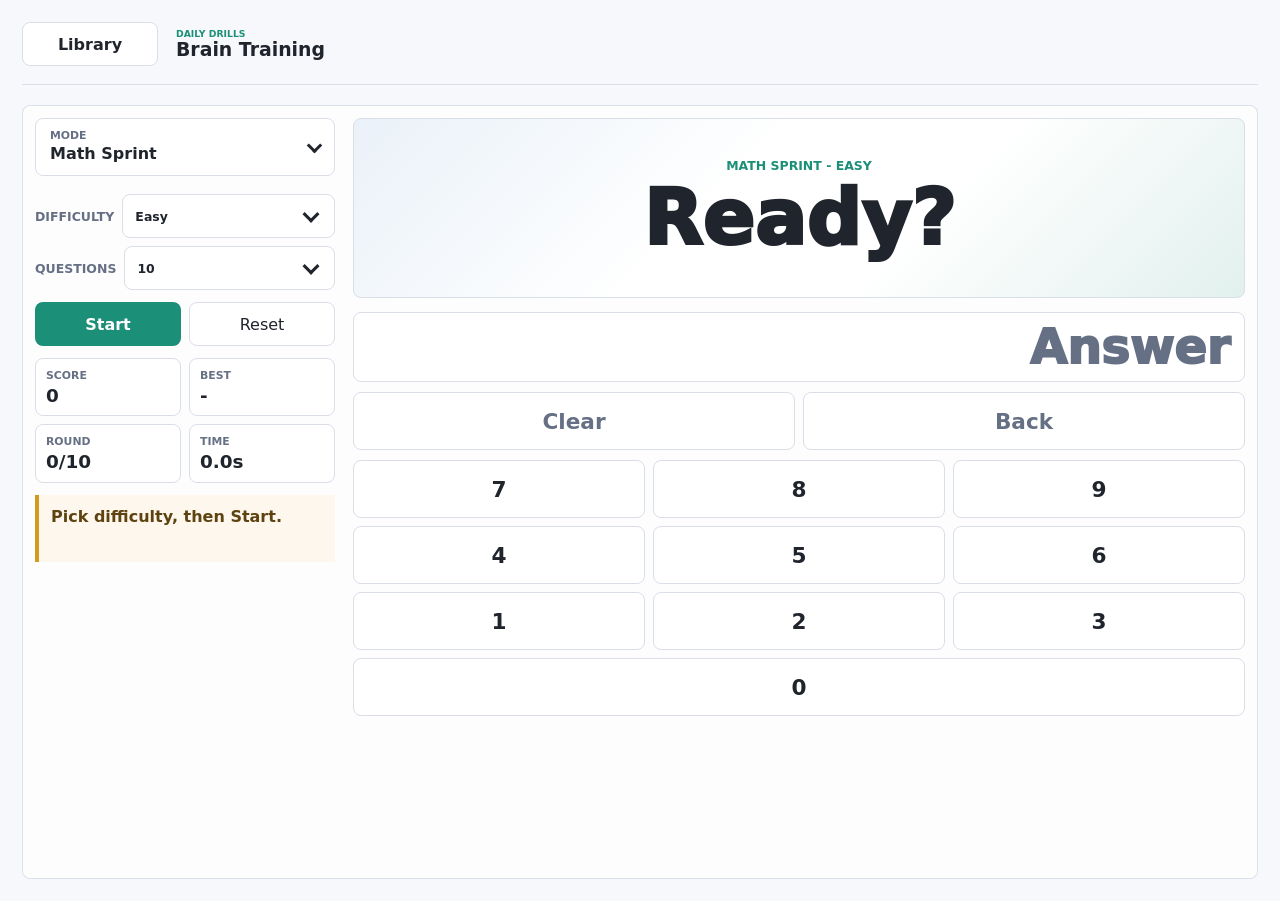
==== games/brain/index.html @ 87a2a1d3 "Add word color answer sounds" ====
<!doctype html>
<html lang="en">
  <head>
    <meta charset="utf-8" />
    <meta
      name="viewport"
      content="width=device-width, initial-scale=1, maximum-scale=1, user-scalable=no, viewport-fit=cover"
    />
    <meta name="theme-color" content="#1c8f78" />
    <meta name="mobile-web-app-capable" content="yes" />
    <meta name="apple-mobile-web-app-capable" content="yes" />
    <meta name="apple-mobile-web-app-title" content="Mini Games" />
    <meta name="apple-mobile-web-app-status-bar-style" content="default" />
    <title>Brain Training</title>
    <link rel="manifest" href="../../manifest.webmanifest" />
    <link rel="apple-touch-icon" href="../../icon.svg" />
    <link rel="stylesheet" href="../shared/shell.css" />
    <link rel="stylesheet" href="styles.css?v=37" />
  </head>
  <body>
    <main class="game-shell">
      <header class="panel-heading">
        <a class="nav-button" href="../../index.html">Library</a>
        <div class="title-block">
          <p class="eyebrow">daily drills</p>
          <h1>Brain Training</h1>
        </div>
      </header>

      <section class="game-layout game-screen brain-screen">
        <div class="mode-picker-area">
          <button
            class="mode-picker-button"
            type="button"
            id="modePickerButton"
            aria-haspopup="dialog"
            aria-expanded="false"
          >
            <span>
              <span class="mode-picker-label">Mode</span>
              <strong id="modePickerCurrent">Math Sprint</strong>
            </span>
            <span class="mode-picker-arrow" aria-hidden="true"></span>
          </button>
          <div class="mode-picker-box" id="modePicker" role="dialog" aria-label="Choose game mode" hidden>
            <div class="mode-picker-head">
              <strong>Choose mode</strong>
              <button type="button" id="closeModePicker" aria-label="Close mode picker">Close</button>
            </div>
            <div class="mode-list" role="listbox" aria-label="Brain Training modes">
              <button class="mode-button active" type="button" data-mode="math" aria-selected="true">
                Math Sprint
              </button>
              <button class="mode-button" type="button" data-mode="color" aria-selected="false">
                Word Color
              </button>
              <button class="mode-button" type="button" data-mode="reaction" aria-selected="false">
                Cowboy Duel
              </button>
              <button class="mode-button" type="button" data-mode="simon" aria-selected="false">
                Simon Said
              </button>
            </div>
          </div>
        </div>

        <aside class="side-panel">
          <div class="math-options" id="mathOptions">
            <label class="select-control">
              <span>Difficulty</span>
              <select id="mathDifficulty">
                <option value="easy">Easy</option>
                <option value="medium">Medium</option>
                <option value="hard">Hard</option>
              </select>
            </label>
            <label class="select-control">
              <span>Questions</span>
              <select id="mathQuestionCount">
                <option value="10">10</option>
                <option value="20">20</option>
                <option value="50">50</option>
                <option value="100">100</option>
                <option value="custom">Custom</option>
              </select>
            </label>
            <div class="custom-count-control" id="mathCustomCountWrap" hidden>
              <span>Custom</span>
              <div class="custom-count-stepper" role="group" aria-label="Custom question count">
                <button class="count-step-button" type="button" id="mathCustomCountDown" aria-label="Decrease questions">
                  -
                </button>
                <input
                  id="mathCustomCount"
                  type="number"
                  min="1"
                  max="999"
                  step="1"
                  inputmode="numeric"
                  value="10"
                  aria-label="Custom question count"
                />
                <button class="count-step-button" type="button" id="mathCustomCountUp" aria-label="Increase questions">
                  +
                </button>
              </div>
            </div>
          </div>
          <div class="count-options" id="colorOptions" hidden>
            <label class="select-control">
              <span>Questions</span>
              <select id="colorQuestionCount">
                <option value="10">10</option>
                <option value="20">20</option>
                <option value="50">50</option>
                <option value="100">100</option>
                <option value="custom">Custom</option>
              </select>
            </label>
            <div class="custom-count-control" id="colorCustomCountWrap" hidden>
              <span>Custom</span>
              <div class="custom-count-stepper" role="group" aria-label="Custom question count">
                <button class="count-step-button" type="button" id="colorCustomCountDown" aria-label="Decrease questions">
                  -
                </button>
                <input
                  id="colorCustomCount"
                  type="number"
                  min="1"
                  max="999"
                  step="1"
                  inputmode="numeric"
                  value="10"
                  aria-label="Custom question count"
                />
                <button class="count-step-button" type="button" id="colorCustomCountUp" aria-label="Increase questions">
                  +
                </button>
              </div>
            </div>
          </div>
          <div class="reaction-options" id="reactionOptions" hidden>
            <label class="select-control">
              <span>Difficulty</span>
              <select id="reactionDifficulty">
                <option value="easy">Easy</option>
                <option value="medium">Medium</option>
                <option value="hard">Hard</option>
              </select>
            </label>
          </div>
          <div class="screen-actions">
            <button class="primary-button" type="button" id="startBrain">Start</button>
            <button type="button" id="resetBrain">Reset</button>
          </div>
          <div class="stat-grid">
            <div>
              <span id="scoreLabel">Score</span>
              <strong id="brainScore">0</strong>
            </div>
            <div>
              <span>Best</span>
              <strong id="brainBest">0</strong>
            </div>
            <div>
              <span id="roundLabel">Round</span>
              <strong id="brainRound">0/10</strong>
            </div>
            <div>
              <span id="timeLabel">Time</span>
              <strong id="brainTime">0.0s</strong>
            </div>
          </div>
          <p class="game-message" id="brainMessage">Pick a drill, then press Start.</p>
        </aside>

        <div class="brain-stage">
          <div class="prompt-card">
            <p class="prompt-kicker" id="promptKicker">Math Sprint</p>
            <div class="prompt-text" id="brainPrompt">Ready?</div>
          </div>
          <div class="brain-controls" id="brainControls"></div>
        </div>
      </section>
    </main>
    <script src="game.js?v=34"></script>
  </body>
</html>
---- games/shared/shell.css ----
:root {
  --ink: #20242c;
  --muted: #667085;
  --line: #d9dee7;
  --surface: #ffffff;
  --paper: #f7f8fb;
  --mint: #1c8f78;
  --gold: #d39a21;
}

* {
  box-sizing: border-box;
}

body {
  margin: 0;
  min-height: 100dvh;
  background: var(--paper);
  color: var(--ink);
  font-family:
    Inter, ui-sans-serif, system-ui, -apple-system, BlinkMacSystemFont, "Segoe UI",
    sans-serif;
  -webkit-text-size-adjust: 100%;
}

button,
select,
.nav-button {
  height: 44px;
  min-height: 44px;
  font: inherit;
  touch-action: manipulation;
}

button,
.nav-button {
  display: inline-flex;
  align-items: center;
  justify-content: center;
  border: 1px solid var(--line);
  border-radius: 8px;
  background: var(--surface);
  color: var(--ink);
  cursor: pointer;
  padding: 0 14px;
  text-decoration: none;
  white-space: nowrap;
}

select {
  appearance: none;
  -webkit-appearance: none;
  border: 1px solid var(--line);
  border-radius: 8px;
  background: var(--surface);
  color: var(--ink);
  padding: 0 48px 0 12px;
}

.game-shell {
  min-height: 100dvh;
  padding-block-start: max(clamp(14px, 2.5vw, 22px), env(safe-area-inset-top));
  padding-block-end: max(clamp(14px, 2.5vw, 22px), env(safe-area-inset-bottom));
  padding-inline-start: max(clamp(14px, 2.5vw, 22px), env(safe-area-inset-left));
  padding-inline-end: max(clamp(14px, 2.5vw, 22px), env(safe-area-inset-right));
}

.panel-heading {
  display: grid;
  grid-template-columns: auto minmax(0, 1fr) auto;
  align-items: center;
  gap: 18px;
  padding-bottom: 18px;
  border-bottom: 1px solid var(--line);
}

.title-block {
  display: flex;
  flex-direction: column;
  justify-content: center;
  height: 44px;
  min-width: 0;
}

.eyebrow {
  margin: 0 0 2px;
  color: var(--mint);
  font-size: 0.58rem;
  font-weight: 800;
  line-height: 1;
  text-transform: uppercase;
}

h1 {
  margin: 0;
  font-size: clamp(1.18rem, 1.45vw, 1.5rem);
  line-height: 1.02;
}

.control-row {
  display: flex;
  align-items: center;
  justify-content: flex-end;
  flex-wrap: wrap;
  gap: 10px;
}

.primary-button {
  border-color: transparent;
  background: var(--mint);
  color: #fff;
  font-weight: 900;
}

.primary-button,
.nav-button {
  width: 136px;
  min-width: 136px;
}

.nav-button {
  justify-self: start;
  font-weight: 900;
}

label {
  color: var(--muted);
  font-size: 0.78rem;
  font-weight: 800;
  text-transform: uppercase;
}

.select-control {
  position: relative;
  display: inline-flex;
  align-items: center;
  gap: 8px;
  min-height: 44px;
  white-space: nowrap;
}

.select-control::after {
  content: "";
  position: absolute;
  right: 18px;
  top: 50%;
  width: 9px;
  height: 9px;
  border-right: 3px solid var(--ink);
  border-bottom: 3px solid var(--ink);
  pointer-events: none;
  transform: translateY(-65%) rotate(45deg);
}

.game-screen {
  width: 100%;
  min-height: calc(100dvh - 126px);
  border: 1px solid rgba(217, 222, 231, 0.9);
  border-radius: 8px;
  background: rgba(255, 255, 255, 0.68);
  padding: 12px;
}

.screen-controls {
  display: flex;
  align-items: center;
  justify-content: flex-end;
  flex-wrap: wrap;
  gap: 10px;
}

@media (max-width: 760px) {
  .game-screen {
    min-height: 0;
  }

  .panel-heading {
    grid-template-columns: auto minmax(0, 1fr);
    gap: 12px;
  }

  .title-block {
    align-items: flex-end;
    text-align: right;
  }

  .panel-heading > .control-row {
    display: grid;
    grid-column: 1 / -1;
    grid-template-columns: repeat(2, minmax(0, 1fr));
  }

  .panel-heading > .control-row > * {
    width: 100%;
    min-width: 0;
  }
}

@media (max-width: 560px) {
  .screen-controls,
  .panel-heading > .control-row {
    display: grid;
    grid-template-columns: 1fr;
    justify-content: stretch;
  }

  .screen-controls > *,
  .panel-heading > .control-row > * {
    flex: 1 1 100%;
    width: 100%;
    min-width: 0;
  }

  .select-control select {
    flex: 1;
    min-width: 0;
  }
}
---- games/brain/styles.css ----
:root {
  --ink: #20242c;
  --muted: #667085;
  --line: #d9dee7;
  --surface: #ffffff;
  --paper: #f7f8fb;
  --mint: #1c8f78;
  --sky: #4f8cc9;
  --gold: #d39a21;
  --coral: #d95e4f;
  --violet: #6757c8;
}

* {
  -webkit-tap-highlight-color: transparent;
}

.game-layout.brain-screen {
  display: grid;
  grid-template-columns: 300px minmax(0, 1fr);
  grid-template-rows: auto minmax(0, 1fr);
  gap: 18px;
  align-items: stretch;
  min-height: calc(100dvh - 126px);
  margin-top: 20px;
}

.mode-picker-area {
  position: relative;
  z-index: 20;
  grid-column: 1;
  grid-row: 1;
  min-width: 0;
}

.mode-picker-button {
  justify-content: space-between;
  width: 100%;
  height: auto;
  min-height: 58px;
  padding: 8px 14px;
  text-align: left;
}

.mode-picker-button > span:first-child {
  display: grid;
  min-width: 0;
  gap: 4px;
}

.mode-picker-label {
  color: var(--muted);
  font-size: 0.68rem;
  font-weight: 900;
  line-height: 1;
  text-transform: uppercase;
}

.mode-picker-button strong {
  min-width: 0;
  overflow: hidden;
  font-size: 1rem;
  line-height: 1.05;
  text-overflow: ellipsis;
  white-space: nowrap;
}

.mode-picker-arrow {
  width: 11px;
  height: 11px;
  margin-left: 14px;
  border-right: 3px solid var(--ink);
  border-bottom: 3px solid var(--ink);
  transform: translateY(-2px) rotate(45deg);
}

.mode-picker-box {
  position: absolute;
  top: calc(100% + 8px);
  left: 0;
  width: min(360px, 100%);
  max-height: min(60dvh, 380px);
  border: 1px solid var(--line);
  border-radius: 8px;
  background: var(--surface);
  box-shadow: 0 18px 45px rgba(32, 36, 44, 0.16);
  overflow: hidden;
}

.mode-picker-head {
  display: grid;
  grid-template-columns: minmax(0, 1fr) auto;
  align-items: center;
  gap: 10px;
  border-bottom: 1px solid var(--line);
  padding: 10px;
}

.mode-picker-head strong {
  font-size: 0.9rem;
}

.mode-picker-head button {
  width: auto;
  height: 34px;
  min-height: 34px;
  padding: 0 10px;
  font-size: 0.78rem;
  font-weight: 850;
}

.side-panel {
  grid-column: 1;
  grid-row: 2;
  display: grid;
  align-content: start;
  gap: 12px;
  min-width: 0;
}

.mode-list {
  display: grid;
  gap: 8px;
  max-height: min(48dvh, 300px);
  overflow: auto;
  padding: 10px;
  -webkit-overflow-scrolling: touch;
}

.mode-button {
  justify-content: flex-start;
  width: 100%;
  min-width: 0;
  font-weight: 850;
}

.mode-button.active {
  border-color: transparent;
  background: var(--sky);
  color: #fff;
}

.math-options[hidden],
.count-options[hidden],
.reaction-options[hidden] {
  display: none;
}

.math-options,
.count-options {
  display: grid;
  gap: 8px;
}

.math-options .select-control,
.count-options .select-control,
.reaction-options .select-control,
.custom-count-control {
  display: flex;
  align-items: center;
  gap: 8px;
  min-height: 44px;
  width: 100%;
  color: var(--muted);
  font-size: 0.78rem;
  font-weight: 800;
  text-transform: uppercase;
  white-space: nowrap;
}

.custom-count-control[hidden] {
  display: none;
}

.math-options select,
.count-options select,
.reaction-options select,
.custom-count-control input {
  flex: 1;
  min-width: 0;
}

.custom-count-control input {
  height: 48px;
  min-height: 48px;
  border: 1px solid var(--line);
  border-width: 0 1px;
  border-radius: 0;
  background: var(--surface);
  color: var(--ink);
  font: inherit;
  padding: 0 8px;
  font-weight: 850;
  text-align: center;
}

.custom-count-control input::-webkit-inner-spin-button,
.custom-count-control input::-webkit-outer-spin-button {
  margin: 0;
  -webkit-appearance: none;
}

.custom-count-stepper {
  display: grid;
  grid-template-columns: 48px minmax(0, 1fr) 48px;
  flex: 1;
  min-width: 0;
  border: 1px solid var(--line);
  border-radius: 8px;
  background: var(--surface);
  overflow: hidden;
  text-transform: none;
}

.count-step-button {
  width: 48px;
  min-width: 48px;
  height: 48px;
  min-height: 48px;
  border: 0;
  border-radius: 0;
  background: rgba(79, 140, 201, 0.1);
  color: var(--ink);
  padding: 0;
  font-size: 1.2rem;
  font-weight: 950;
}

.screen-actions {
  display: grid;
  grid-template-columns: repeat(2, minmax(0, 1fr));
  gap: 8px;
}

.screen-actions > * {
  width: 100%;
  min-width: 0;
}

body[data-fixed-mode="math"] .screen-actions,
body[data-fixed-mode="reaction"] .screen-actions,
body[data-fixed-mode="simon"] .screen-actions {
  display: none;
}

body[data-fixed-mode="color"] .screen-actions {
  grid-template-columns: 1fr;
}

body[data-fixed-mode="color"] #startBrain {
  display: none;
}

body[data-fixed-mode="math"] .prompt-card,
body[data-fixed-mode="color"] .prompt-card,
body[data-fixed-mode="simon"] .prompt-card,
body[data-fixed-mode="reaction"] .reaction-button {
  cursor: pointer;
}

body[data-fixed-mode="math"] .prompt-card {
  align-content: stretch;
  justify-items: stretch;
}

body[data-fixed-mode="math"] .prompt-text {
  display: grid;
  place-items: center;
  width: 100%;
  height: 100%;
}

.stat-grid {
  display: grid;
  grid-template-columns: repeat(2, minmax(0, 1fr));
  gap: 8px;
}

.stat-grid div {
  min-width: 0;
  border: 1px solid var(--line);
  border-radius: 8px;
  background: rgba(255, 255, 255, 0.9);
  padding: 10px;
}

.stat-grid span {
  display: block;
  color: var(--muted);
  font-size: 0.68rem;
  font-weight: 800;
  text-transform: uppercase;
}

.stat-grid strong {
  display: block;
  min-width: 0;
  margin-top: 5px;
  overflow: hidden;
  font-size: 1.15rem;
  line-height: 1;
  text-overflow: ellipsis;
  white-space: nowrap;
}

.game-message {
  display: -webkit-box;
  height: calc(2.7em + 24px);
  margin: 0;
  border-left: 4px solid var(--gold);
  background: rgba(255, 247, 235, 0.82);
  padding: 11px 12px;
  color: #5e4310;
  font-weight: 700;
  line-height: 1.35;
  overflow: hidden;
  -webkit-box-orient: vertical;
  -webkit-line-clamp: 2;
}

body[data-fixed-mode="reaction"] .game-message {
  height: calc(2.7em + 22px);
}

.brain-stage {
  grid-column: 2;
  grid-row: 1 / span 2;
  display: grid;
  grid-template-rows: minmax(180px, auto) minmax(0, 1fr);
  gap: 14px;
  min-width: 0;
  min-height: 0;
}

body[data-fixed-mode] .game-layout.brain-screen {
  grid-template-rows: minmax(0, 1fr);
}

body[data-fixed-mode] .side-panel {
  grid-row: 1;
}

.prompt-card {
  position: relative;
  display: grid;
  align-content: center;
  justify-items: center;
  min-height: 180px;
  border: 1px solid var(--line);
  border-radius: 8px;
  background:
    linear-gradient(135deg, rgba(79, 140, 201, 0.12), transparent 42%),
    linear-gradient(315deg, rgba(28, 143, 120, 0.13), transparent 38%),
    #fff;
  padding: clamp(18px, 4vw, 34px);
  text-align: center;
}

.duel-scene {
  position: relative;
  width: min(360px, 92%);
  height: clamp(120px, 24dvh, 210px);
  margin: 0 auto 12px;
  overflow: hidden;
  border: 1px solid rgba(217, 222, 231, 0.9);
  border-radius: 8px;
  background:
    linear-gradient(180deg, #9ed5e6 0 58%, #e7bf72 58% 100%);
}

.duel-ground {
  position: absolute;
  inset: 58% 0 0;
  background:
    linear-gradient(90deg, rgba(120, 83, 42, 0.18) 0 14px, transparent 14px 30px),
    #d2a056;
}

.duel-sun {
  position: absolute;
  top: 14%;
  right: 16%;
  width: 22px;
  height: 22px;
  border-radius: 50%;
  background: #f4cd53;
  box-shadow: 0 0 0 8px rgba(244, 205, 83, 0.18);
}

.gunman {
  position: absolute;
  left: 50%;
  bottom: 18%;
  width: 108px;
  height: 128px;
  transform: translateX(-50%) scale(var(--gunman-scale, 1));
  transform-origin: 50% 100%;
}

.duel-scene[data-phase="ready"] .gunman {
  animation: gunman-ready 0.42s ease-in-out infinite alternate;
}

.duel-scene[data-phase="computer-shot"] .gunman {
  animation: gunman-recoil 0.28s ease-out 1;
}

.duel-scene[data-phase="player-hit"] .gunman {
  animation: gunman-hit 0.38s ease-out 1 forwards;
}

.hat-brim,
.hat-crown,
.head,
.body,
.neckwear,
.arm,
.gun,
.muzzle-flash,
.leg,
.duel-shadow {
  position: absolute;
  display: block;
}

.hat-brim {
  left: 24px;
  top: 15px;
  z-index: 5;
  width: 60px;
  height: 10px;
  border-radius: 999px;
  background: #5b3a21;
}

.hat-crown {
  left: 36px;
  top: 0;
  z-index: 4;
  width: 36px;
  height: 24px;
  border-radius: 8px 8px 5px 5px;
  background: #714624;
}

.head {
  left: 38px;
  top: 20px;
  width: 32px;
  height: 34px;
  border-radius: 46% 46% 44% 44%;
  background: #c9834b;
}

.head::before,
.head::after {
  content: "";
  position: absolute;
  top: 13px;
  width: 4px;
  height: 4px;
  border-radius: 50%;
  background: #20242c;
}

.head::before {
  left: 8px;
}

.head::after {
  right: 8px;
}

.body {
  left: 31px;
  top: 55px;
  width: 46px;
  height: 48px;
  border-radius: 12px 12px 8px 8px;
  background: #2f5f89;
}

.neckwear {
  left: 46px;
  top: 55px;
  z-index: 4;
  width: 16px;
  height: 17px;
  clip-path: polygon(50% 100%, 0 0, 100% 0);
  background: #d95e4f;
}

.arm-left {
  left: 21px;
  top: 62px;
  z-index: 5;
  width: 16px;
  height: 42px;
  border-radius: 999px;
  background: #274e70;
  transform-origin: 8px 5px;
  transform: rotate(14deg);
}

.arm::after {
  content: "";
  position: absolute;
  left: 50%;
  bottom: -7px;
  width: 13px;
  height: 13px;
  border-radius: 50%;
  background: #c9834b;
  transform: translateX(-50%);
}

.arm-right {
  left: 69px;
  top: 62px;
  z-index: 5;
  width: 15px;
  height: 46px;
  border-radius: 999px;
  background: #274e70;
  transform-origin: 8px 5px;
  transform: rotate(-10deg);
}

.duel-scene[data-phase="ready"] .arm-right {
  animation: hand-hover 0.42s ease-in-out infinite alternate;
}

.duel-scene[data-phase="draw"] .arm-right,
.duel-scene[data-phase="computer-shot"] .arm-right {
  transform: rotate(-78deg);
}

.gun {
  left: 84px;
  top: 102px;
  z-index: 8;
  width: 28px;
  height: 7px;
  border-radius: 4px;
  background: #20242c;
  opacity: 0;
  transform-origin: 0 50%;
}

.duel-scene[data-phase="draw"] .gun,
.duel-scene[data-phase="computer-shot"] .gun {
  left: 94px;
  top: 73px;
  opacity: 1;
  transform: rotate(-8deg);
}

.muzzle-flash {
  left: 121px;
  top: 66px;
  z-index: 9;
  width: 26px;
  height: 20px;
  clip-path: polygon(0 50%, 34% 36%, 48% 0, 62% 34%, 100% 16%, 76% 52%, 100% 86%, 58% 70%, 42% 100%, 34% 66%);
  background: #f1c13b;
  opacity: 0;
}

.duel-scene[data-phase="computer-shot"] .muzzle-flash {
  animation: muzzle-pop 0.18s steps(1, end) 1;
}

.duel-scene[data-phase="player-hit"] .muzzle-flash {
  left: 54px;
  top: 58px;
  width: 22px;
  height: 22px;
  background: #f05d4f;
  animation: hit-pop 0.26s ease-out 1;
}

.leg {
  top: 98px;
  width: 15px;
  height: 32px;
  border-radius: 999px;
  background: #263247;
}

.leg-left {
  left: 36px;
  transform: rotate(8deg);
}

.leg-right {
  left: 58px;
  transform: rotate(-8deg);
}

.duel-shadow {
  left: 50%;
  bottom: 13%;
  width: 96px;
  height: 15px;
  border-radius: 50%;
  background: rgba(32, 36, 44, 0.22);
  transform: translateX(-50%);
}

@keyframes gunman-ready {
  from {
    transform: translateX(-50%) translateY(0) scale(var(--gunman-scale, 1));
  }

  to {
    transform: translateX(-50%) translateY(2px) scale(var(--gunman-scale, 1));
  }
}

@keyframes hand-hover {
  from {
    transform: rotate(-6deg) translateY(0);
  }

  to {
    transform: rotate(-18deg) translateY(3px);
  }
}

@keyframes gunman-recoil {
  0% {
    transform: translateX(-50%) rotate(0deg) scale(var(--gunman-scale, 1));
  }

  35% {
    transform: translateX(-50%) rotate(-4deg) translateX(-5px) scale(var(--gunman-scale, 1));
  }

  100% {
    transform: translateX(-50%) rotate(0deg) scale(var(--gunman-scale, 1));
  }
}

@keyframes gunman-hit {
  0% {
    transform: translateX(-50%) rotate(0deg) scale(var(--gunman-scale, 1));
  }

  45% {
    transform: translateX(-50%) translateX(8px) translateY(4px) rotate(7deg)
      scale(var(--gunman-scale, 1));
  }

  100% {
    transform: translateX(-50%) translateX(5px) translateY(8px) rotate(4deg)
      scale(var(--gunman-scale, 1));
  }
}

@keyframes muzzle-pop {
  0%,
  100% {
    opacity: 0;
    transform: scale(0.6);
  }

  35% {
    opacity: 1;
    transform: scale(1);
  }
}

@keyframes hit-pop {
  0%,
  100% {
    opacity: 0;
    transform: scale(0.5);
  }

  35% {
    opacity: 1;
    transform: scale(1.1);
  }
}

.prompt-kicker {
  margin: 0 0 8px;
  color: var(--mint);
  font-size: 0.78rem;
  font-weight: 900;
  text-transform: uppercase;
}

body[data-fixed-mode="math"] .prompt-kicker {
  display: none;
}

.prompt-text {
  min-width: 0;
  max-width: 100%;
  color: var(--ink);
  font-size: clamp(2rem, 6vw, 5.2rem);
  font-weight: 950;
  line-height: 1;
  overflow-wrap: anywhere;
}

.math-question-list {
  display: grid;
  gap: 7px;
  width: min(100%, 520px);
  height: 100%;
  text-align: left;
}

.math-question-row {
  display: grid;
  grid-template-columns: 28px minmax(0, 1fr);
  align-items: center;
  gap: 8px;
  min-height: 36px;
  border: 1px solid rgba(217, 222, 231, 0.92);
  border-radius: 8px;
  background: rgba(255, 255, 255, 0.76);
  padding: 6px 10px;
}

.math-question-index {
  display: inline-grid;
  place-items: center;
  width: 24px;
  height: 24px;
  border-radius: 999px;
  background: rgba(102, 112, 133, 0.12);
  color: var(--muted);
  font-size: 0.72rem;
  font-weight: 950;
  line-height: 1;
}

.math-question-row strong {
  min-width: 0;
  max-width: 100%;
  overflow: hidden;
  font-size: clamp(1rem, 2.6vw, 1.45rem);
  line-height: 1.05;
  text-overflow: ellipsis;
  white-space: nowrap;
}

.math-question-row.active {
  border-color: rgba(28, 143, 120, 0.55);
  background: rgba(28, 143, 120, 0.12);
}

.math-question-row.active .math-question-index {
  background: var(--mint);
  color: #fff;
}

.math-question-row.active strong {
  font-size: clamp(1.35rem, 3.2vw, 2rem);
}

@media (min-width: 861px) {
  body[data-fixed-mode="math"] .prompt-card {
    min-height: clamp(180px, 28dvh, 320px);
  }

  body[data-fixed-mode="math"] .math-question-list {
    grid-template-columns: minmax(190px, 1.25fr) repeat(2, minmax(140px, 1fr));
    grid-template-rows: repeat(2, minmax(64px, 1fr));
    gap: 10px;
    width: 100%;
  }

  body[data-fixed-mode="math"] .math-question-row {
    min-height: 0;
    align-content: center;
  }

  body[data-fixed-mode="math"] .math-question-row.active {
    grid-column: 1;
    grid-row: 1 / 3;
  }

  body[data-fixed-mode="math"] .math-question-row:nth-child(2) {
    grid-column: 2;
    grid-row: 1;
  }

  body[data-fixed-mode="math"] .math-question-row:nth-child(3) {
    grid-column: 2;
    grid-row: 2;
  }

  body[data-fixed-mode="math"] .math-question-row:nth-child(4) {
    grid-column: 3;
    grid-row: 1;
  }

  body[data-fixed-mode="math"] .math-question-row:nth-child(5) {
    grid-column: 3;
    grid-row: 2;
  }

  body[data-fixed-mode="math"] .math-question-row.active strong {
    font-size: clamp(2rem, 4vw, 3.2rem);
  }
}

.brain-controls {
  display: grid;
  align-content: start;
  justify-content: stretch;
  gap: 10px;
  min-height: 0;
}

.answer-grid {
  display: grid;
  grid-template-columns: repeat(2, minmax(0, 1fr));
  gap: 10px;
}

.answer-button,
.reaction-button {
  min-height: 76px;
  width: 100%;
  min-width: 0;
  padding: 10px;
  font-size: clamp(1.1rem, 2.7vw, 1.7rem);
  font-weight: 900;
}

.answer-button.correct {
  border-color: transparent;
  background: var(--mint);
  color: #fff;
}

.answer-button.wrong {
  border-color: transparent;
  background: var(--coral);
  color: #fff;
}

.math-answer {
  display: grid;
  gap: 10px;
}

.math-entry {
  display: grid;
  align-items: center;
  min-height: 64px;
  border: 1px solid var(--line);
  border-radius: 8px;
  background: #fff;
  padding: 10px 14px;
  color: var(--ink);
  font-size: clamp(1.7rem, 5vw, 3rem);
  font-weight: 950;
  line-height: 1;
  text-align: right;
}

.math-entry.empty {
  color: var(--muted);
}

.math-numpad {
  display: grid;
  grid-template-columns: repeat(3, minmax(0, 1fr));
  gap: 8px;
}

.math-edit-row {
  display: grid;
  grid-template-columns: repeat(2, minmax(0, 1fr));
  gap: 8px;
}

.math-edit-row button,
.math-numpad button {
  width: 100%;
  min-width: 0;
  min-height: 58px;
  font-size: clamp(1rem, 2.4vw, 1.35rem);
  font-weight: 900;
}

.math-numpad .math-zero {
  grid-column: span 3;
}

.math-edit-row .math-clear,
.math-edit-row .math-backspace {
  color: var(--muted);
}

.simon-grid {
  display: grid;
  grid-template-columns: repeat(2, minmax(0, 1fr));
  gap: 12px;
  width: 100%;
  justify-self: stretch;
}

.simon-pad {
  width: 100%;
  min-width: 0;
  min-height: clamp(120px, 22dvh, 210px);
  border: 0;
  color: #fff;
  font-size: clamp(1.1rem, 2.6vw, 1.8rem);
  font-weight: 900;
  padding: 0;
}

.simon-pad[data-pad="0"] {
  background: var(--mint);
}

.simon-pad[data-pad="1"] {
  background: var(--sky);
}

.simon-pad[data-pad="2"] {
  background: var(--gold);
}

.simon-pad[data-pad="3"] {
  background: var(--violet);
}

.simon-pad.lit {
  filter: brightness(1.25);
  transform: scale(0.98);
}

.reaction-button {
  min-height: min(260px, 40dvh);
  border-color: transparent;
  background: var(--sky);
  color: #fff;
  white-space: normal;
}

.reaction-button.waiting {
  background: var(--gold);
}

.reaction-button.ready {
  background: var(--mint);
}

.reaction-button.lost {
  background: var(--coral);
}

.reaction-button.won {
  background: var(--mint);
}

@media (max-width: 860px) {
  .game-layout.brain-screen {
    grid-template-columns: 1fr;
    grid-template-rows: auto auto auto;
  }

  body[data-fixed-mode="math"] .game-layout.brain-screen {
    align-content: start;
    min-height: 0;
  }

  body[data-fixed-mode="math"] .math-options .select-control,
  body[data-fixed-mode="color"] .count-options .select-control,
  body[data-fixed-mode="math"] .custom-count-control,
  body[data-fixed-mode="color"] .custom-count-control,
  body[data-fixed-mode="math"] .math-options select,
  body[data-fixed-mode="color"] .count-options select,
  body[data-fixed-mode="math"] .custom-count-control input,
  body[data-fixed-mode="color"] .custom-count-control input,
  body[data-fixed-mode="color"] .count-step-button,
  body[data-fixed-mode="math"] .count-step-button {
    height: 50px;
    min-height: 50px;
  }

  body[data-fixed-mode="color"] .custom-count-stepper,
  body[data-fixed-mode="math"] .custom-count-stepper {
    grid-template-columns: 50px minmax(0, 1fr) 50px;
  }

  body[data-fixed-mode="math"] .prompt-card {
    min-height: clamp(210px, 30dvh, 280px);
  }

  body[data-fixed-mode="math"] .math-question-list {
    grid-template-columns: repeat(2, minmax(0, 1fr));
    grid-template-rows: minmax(76px, 1.35fr) repeat(2, minmax(54px, 1fr));
    width: 100%;
  }

  body[data-fixed-mode="math"] .math-question-row.active {
    grid-column: 1 / -1;
    grid-row: 1;
  }

  body[data-fixed-mode="math"] .math-question-row:nth-child(2) {
    grid-column: 1;
    grid-row: 2;
  }

  body[data-fixed-mode="math"] .math-question-row:nth-child(3) {
    grid-column: 2;
    grid-row: 2;
  }

  body[data-fixed-mode="math"] .math-question-row:nth-child(4) {
    grid-column: 1;
    grid-row: 3;
  }

  body[data-fixed-mode="math"] .math-question-row:nth-child(5) {
    grid-column: 2;
    grid-row: 3;
  }

  .mode-picker-area {
    grid-column: auto;
    grid-row: auto;
    order: 1;
  }

  .side-panel {
    grid-column: auto;
    grid-row: auto;
    order: 2;
  }

  .brain-stage {
    grid-column: auto;
    grid-row: auto;
    order: 3;
  }

  body[data-fixed-mode] .side-panel,
  body[data-fixed-mode] .brain-stage {
    grid-row: auto;
  }

  .mode-picker-box {
    width: 100%;
    max-height: min(54dvh, 360px);
  }
}

@media (max-width: 560px) {
  .game-layout.brain-screen {
    padding: 10px;
  }

  body[data-fixed-mode="math"] .game-layout.brain-screen {
    gap: 8px;
    margin-top: 10px;
    padding: 8px;
  }

  body[data-fixed-mode="math"] .side-panel {
    gap: 6px;
  }

  body[data-fixed-mode="math"] .math-options .select-control,
  body[data-fixed-mode="color"] .count-options .select-control,
  body[data-fixed-mode="math"] .custom-count-control,
  body[data-fixed-mode="color"] .custom-count-control {
    min-height: 50px;
  }

  body[data-fixed-mode="math"] .math-options select,
  body[data-fixed-mode="color"] .count-options select,
  body[data-fixed-mode="math"] .custom-count-control input,
  body[data-fixed-mode="color"] .custom-count-control input {
    height: 50px;
    min-height: 50px;
    font-size: 0.86rem;
  }

  body[data-fixed-mode="color"] .custom-count-stepper,
  body[data-fixed-mode="math"] .custom-count-stepper {
    grid-template-columns: 50px minmax(0, 1fr) 50px;
  }

  body[data-fixed-mode="color"] .count-step-button,
  body[data-fixed-mode="math"] .count-step-button {
    width: 50px;
    min-width: 50px;
    height: 50px;
    min-height: 50px;
  }

  body[data-fixed-mode="math"] .stat-grid {
    gap: 5px;
  }

  body[data-fixed-mode="math"] .stat-grid div {
    padding: 6px 7px;
  }

  body[data-fixed-mode="math"] .stat-grid span {
    font-size: 0.56rem;
  }

  body[data-fixed-mode="math"] .stat-grid strong {
    margin-top: 2px;
    font-size: 0.9rem;
  }

  body[data-fixed-mode="math"] .game-message {
    height: calc(2.7em + 12px);
    padding: 6px 8px;
    font-size: 0.76rem;
  }

  body[data-fixed-mode="math"] .brain-stage {
    gap: 8px;
  }

  body[data-fixed-mode="math"] .prompt-card {
    min-height: 142px;
    padding: 8px;
  }

  body[data-fixed-mode="math"] .math-question-list {
    grid-template-columns: repeat(2, minmax(0, 1fr));
    grid-template-rows: none;
    grid-auto-rows: minmax(34px, 1fr);
    gap: 4px;
    width: 100%;
  }

  body[data-fixed-mode="math"] .math-question-row {
    grid-template-columns: 22px minmax(0, 1fr);
    gap: 4px;
    min-height: 30px;
    padding: 3px 6px;
  }

  body[data-fixed-mode="math"] .math-question-index {
    width: 18px;
    height: 18px;
    font-size: 0.58rem;
  }

  body[data-fixed-mode="math"] .math-question-row.active {
    grid-column: 1 / -1;
    grid-row: auto;
    min-height: 42px;
  }

  body[data-fixed-mode="math"] .math-question-row:nth-child(n + 2) {
    grid-column: auto;
    grid-row: auto;
  }

  body[data-fixed-mode="math"] .math-question-row strong {
    font-size: 0.82rem;
  }

  body[data-fixed-mode="math"] .math-question-row.active strong {
    font-size: 1.1rem;
  }

  body[data-fixed-mode="math"] .math-answer {
    gap: 5px;
  }

  body[data-fixed-mode="math"] .math-entry {
    min-height: 50px;
    padding: 5px 8px;
    font-size: 1.1rem;
  }

  body[data-fixed-mode="math"] .math-edit-row,
  body[data-fixed-mode="math"] .math-numpad {
    gap: 5px;
  }

  body[data-fixed-mode="math"] .math-edit-row button,
  body[data-fixed-mode="math"] .math-numpad button {
    min-height: 52px;
    padding: 0 6px;
    font-size: 0.94rem;
  }

  .screen-actions,
  .answer-grid {
    grid-template-columns: 1fr;
  }

  .math-numpad button {
    min-height: 52px;
  }

  .mode-picker-button {
    min-height: 50px;
  }

  .prompt-card {
    min-height: 150px;
  }

  .answer-button,
  .reaction-button {
    min-height: 60px;
  }

  .simon-grid {
    gap: 8px;
  }
}

@media (max-width: 390px) {
  body[data-fixed-mode="math"] .prompt-card {
    min-height: 132px;
  }

  body[data-fixed-mode="math"] .math-question-row {
    min-height: 28px;
  }

  body[data-fixed-mode="math"] .math-question-row.active {
    min-height: 34px;
  }

  body[data-fixed-mode="math"] .math-numpad button {
    min-height: 50px;
  }
}

@media (max-height: 560px) and (hover: none) and (pointer: coarse) {
  html,
  body {
    min-height: 100dvh;
    overflow-x: hidden;
    overflow-y: auto;
  }

  body button,
  body .nav-button {
    height: 36px;
    min-height: 36px;
  }

  body .game-shell {
    min-height: 100dvh;
    overflow: visible;
    padding: 4px max(10px, env(safe-area-inset-right)) 4px
      max(10px, env(safe-area-inset-left));
  }

  body[data-fixed-mode="reaction"] .game-shell {
    padding-block-start: 4px;
    padding-block-end: 2px;
  }

  body .panel-heading {
    gap: 10px;
    padding-bottom: 8px;
  }

  body[data-fixed-mode="reaction"] .panel-heading {
    gap: 8px;
    padding-bottom: 6px;
  }

  body .title-block {
    height: 36px;
  }

  body .title-block .eyebrow {
    font-size: 0.5rem;
  }

  body h1 {
    font-size: 1rem;
  }

  .primary-button,
  .nav-button {
    width: 104px;
    min-width: 104px;
  }

  .game-layout.brain-screen {
    grid-template-columns: minmax(170px, 240px) minmax(0, 1fr);
    grid-template-rows: auto minmax(0, 1fr);
    gap: 8px;
    height: calc(100dvh - 62px);
    min-height: 0;
    margin-top: 4px;
    padding: 6px;
    overflow: hidden;
  }

  body[data-fixed-mode="math"] .game-layout.brain-screen {
    grid-template-columns: minmax(150px, 210px) minmax(0, 1fr);
  }

  body[data-fixed-mode="reaction"] .game-layout.brain-screen {
    height: calc(100dvh - 58px);
    margin-top: 4px;
    padding: 4px;
  }

  .mode-picker-area {
    grid-column: 1;
    grid-row: 1;
    order: 0;
  }

  .side-panel {
    grid-column: 1;
    grid-row: 2;
    order: 0;
    gap: 6px;
    overflow: auto;
  }

  body[data-fixed-mode="reaction"] .side-panel {
    gap: 4px;
  }

  .brain-stage {
    grid-column: 2;
    grid-row: 1 / span 2;
    order: 0;
    grid-template-rows: minmax(98px, auto) minmax(0, 1fr);
    gap: 8px;
  }

  body[data-fixed-mode="reaction"] .brain-stage {
    grid-template-rows: auto auto;
    gap: 4px;
    align-content: center;
  }

  body[data-fixed-mode="math"] .brain-stage {
    grid-template-columns: minmax(0, 1fr) minmax(224px, 0.85fr);
    grid-template-rows: minmax(0, 1fr);
    gap: 6px;
  }

  body[data-fixed-mode="math"] .prompt-card {
    min-height: 0;
    padding: 8px;
  }

  body[data-fixed-mode="math"] .brain-controls {
    min-height: 0;
  }

  body[data-fixed-mode] .side-panel {
    grid-column: 1;
    grid-row: 1;
  }

  .mode-picker-button {
    min-height: 36px;
    padding: 3px 8px;
  }

  .mode-picker-label {
    font-size: 0.52rem;
  }

  .mode-picker-button strong {
    font-size: 0.78rem;
  }

  .mode-picker-box {
    max-height: min(70dvh, 260px);
  }

  .mode-picker-head {
    padding: 6px;
  }

  .mode-list {
    gap: 5px;
    padding: 6px;
  }

  .mode-button,
  .screen-actions button,
  .math-options select,
  .count-options select,
  .custom-count-control input,
  .count-step-button,
  .reaction-options select {
    height: 32px;
    min-height: 32px;
    padding: 0 8px;
    font-size: 0.78rem;
  }

  body[data-fixed-mode="math"] .math-options select,
  body[data-fixed-mode="color"] .count-options select,
  body[data-fixed-mode="math"] .custom-count-control input,
  body[data-fixed-mode="color"] .custom-count-control input,
  body[data-fixed-mode="color"] .count-step-button,
  body[data-fixed-mode="math"] .count-step-button {
    height: 44px;
    min-height: 44px;
  }

  body[data-fixed-mode="color"] .custom-count-control,
  body[data-fixed-mode="math"] .custom-count-control {
    min-height: 44px;
  }

  body[data-fixed-mode="color"] .custom-count-stepper,
  body[data-fixed-mode="math"] .custom-count-stepper {
    grid-template-columns: 44px minmax(0, 1fr) 44px;
  }

  .stat-grid,
  .screen-actions {
    gap: 5px;
  }

  .stat-grid div {
    padding: 5px 6px;
  }

  .stat-grid span {
    font-size: 0.54rem;
  }

  .stat-grid strong {
    margin-top: 2px;
    font-size: 0.82rem;
  }

  .game-message {
    height: calc(2.7em + 14px);
    padding: 7px 8px;
    font-size: 0.74rem;
  }

  body[data-fixed-mode="reaction"] .game-message {
    height: calc(2.7em + 14px);
  }

  body[data-fixed-mode="reaction"] .duel-scene {
    height: clamp(124px, 36dvh, 172px);
    margin-bottom: 4px;
  }

  body[data-fixed-mode="reaction"] .duel-scene .gunman {
    --gunman-scale: 0.84;
    bottom: 12%;
  }

  .prompt-card {
    min-height: 98px;
    padding: 12px;
  }

  .prompt-kicker {
    margin-bottom: 5px;
    font-size: 0.62rem;
  }

  .prompt-text {
    font-size: clamp(1.45rem, 6vw, 3rem);
  }

  .math-question-list {
    gap: 4px;
  }

  .math-question-row {
    grid-template-columns: 22px minmax(0, 1fr);
    gap: 4px;
    min-height: 28px;
    padding: 4px 6px;
  }

  .math-question-index {
    width: 18px;
    height: 18px;
    font-size: 0.58rem;
  }

  .math-question-row strong,
  .math-question-row.active strong {
    font-size: 0.9rem;
  }

  .answer-grid {
    gap: 6px;
  }

  .answer-button,
  .reaction-button {
    min-height: 42px;
    font-size: 1rem;
  }

  .math-answer {
    grid-template-rows: auto auto minmax(0, 1fr);
    gap: 4px;
    height: 100%;
    min-height: 0;
  }

  .math-entry {
    min-height: 36px;
    padding: 4px 8px;
    font-size: 1rem;
  }

  body[data-fixed-mode="math"] .math-entry {
    min-height: 36px;
  }

  .math-edit-row,
  .math-numpad {
    gap: 5px;
  }

  .math-edit-row button,
  .math-numpad button {
    min-height: 36px;
    padding: 0 6px;
    font-size: 0.9rem;
  }

  body[data-fixed-mode="math"] .math-edit-row button,
  body[data-fixed-mode="math"] .math-numpad button,
  body[data-fixed-mode="math"] .math-entry {
    height: 30px;
    min-height: 30px;
  }

  body[data-fixed-mode="math"] .math-edit-row button,
  body[data-fixed-mode="math"] .math-numpad button {
    font-size: 0.86rem;
  }

  body[data-fixed-mode="math"] .math-numpad {
    grid-template-columns: repeat(3, minmax(0, 1fr));
    grid-auto-rows: minmax(30px, 1fr);
  }

  body[data-fixed-mode="math"] .math-numpad .math-zero {
    grid-column: 1 / -1;
  }

  .simon-grid {
    width: 100%;
    gap: 6px;
  }

  .simon-pad {
    min-height: clamp(70px, 24dvh, 118px);
  }
}
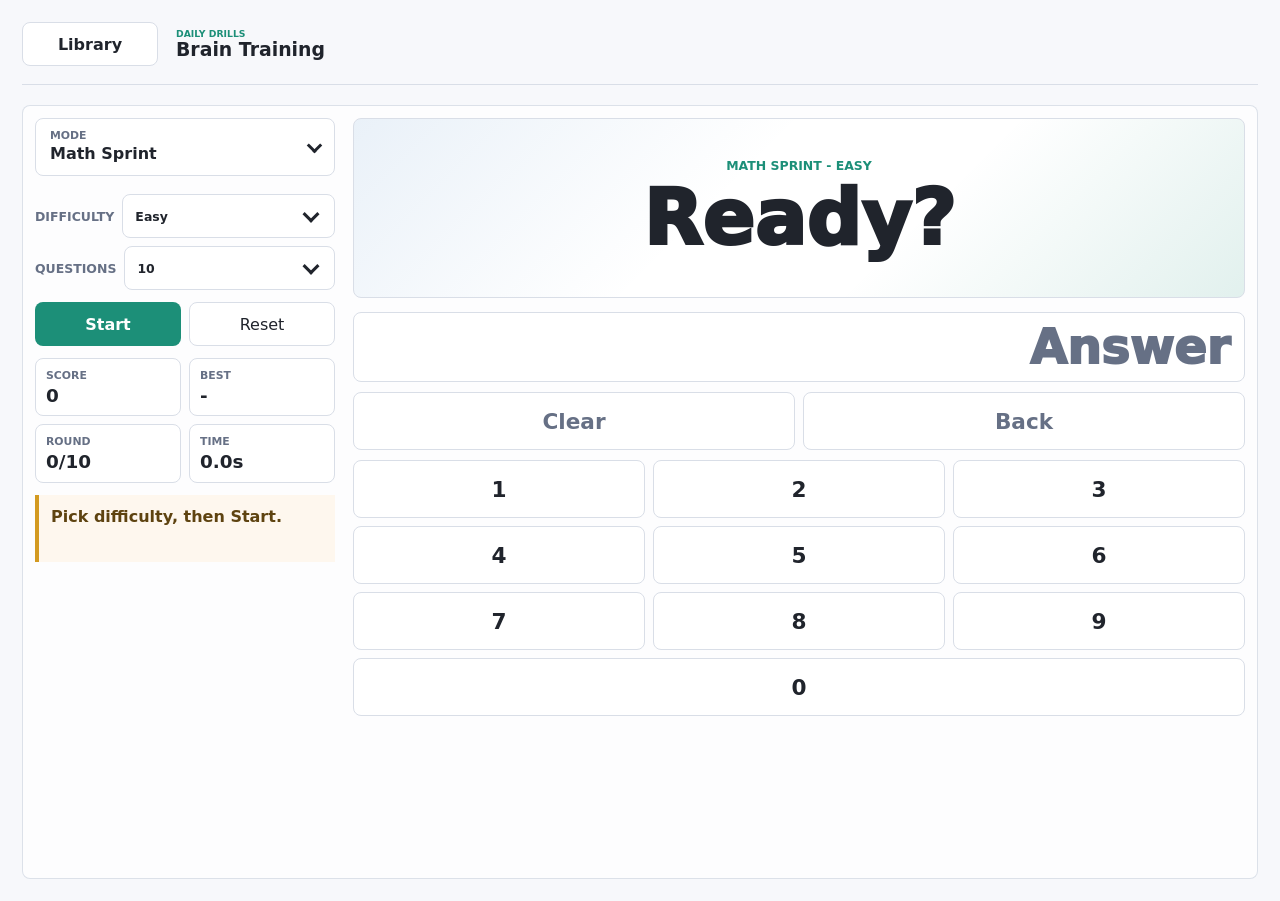
==== commit 9f18ae2c: "Reorder math sprint numpad" ====
--- a/games/brain/index.html
+++ b/games/brain/index.html
@@ -183,6 +183,6 @@
         </div>
       </section>
     </main>
-    <script src="game.js?v=34"></script>
+    <script src="game.js?v=35"></script>
   </body>
 </html>
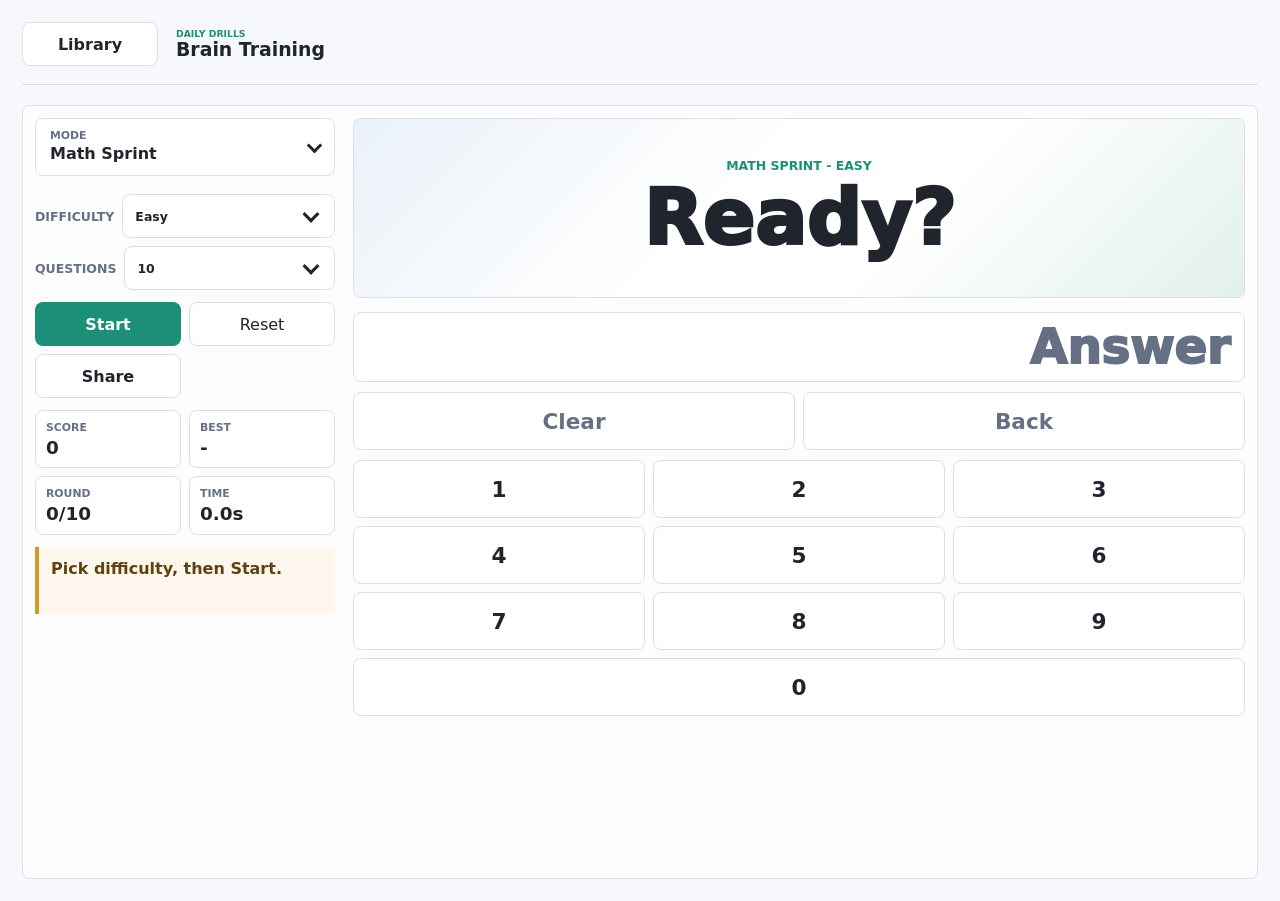
==== commit 60c291fd: "Add score sharing to games" ====
--- a/games/brain/index.html
+++ b/games/brain/index.html
@@ -14,8 +14,8 @@
     <title>Brain Training</title>
     <link rel="manifest" href="../../manifest.webmanifest" />
     <link rel="apple-touch-icon" href="../../icon.svg" />
-    <link rel="stylesheet" href="../shared/shell.css" />
-    <link rel="stylesheet" href="styles.css?v=37" />
+    <link rel="stylesheet" href="../shared/shell.css?v=1" />
+    <link rel="stylesheet" href="styles.css?v=38" />
   </head>
   <body>
     <main class="game-shell">
@@ -183,6 +183,7 @@
         </div>
       </section>
     </main>
-    <script src="game.js?v=35"></script>
+    <script src="game.js?v=36"></script>
+    <script src="../shared/share.js?v=1"></script>
   </body>
 </html>
--- a/games/shared/shell.css
+++ b/games/shared/shell.css
@@ -45,6 +45,12 @@
   padding: 0 14px;
   text-decoration: none;
   white-space: nowrap;
+}
+
+.share-score-button {
+  width: 100%;
+  min-width: 0;
+  font-weight: 900;
 }
 
 select {
--- a/games/brain/styles.css
+++ b/games/brain/styles.css
@@ -530,7 +530,7 @@
   animation: hand-hover 0.42s ease-in-out infinite alternate;
 }
 
-.duel-scene[data-phase="draw"] .arm-right,
+.duel-scene[data-phase="computer-aim"] .arm-right,
 .duel-scene[data-phase="computer-shot"] .arm-right {
   transform: rotate(-78deg);
 }
@@ -547,7 +547,7 @@
   transform-origin: 0 50%;
 }
 
-.duel-scene[data-phase="draw"] .gun,
+.duel-scene[data-phase="computer-aim"] .gun,
 .duel-scene[data-phase="computer-shot"] .gun {
   left: 94px;
   top: 73px;
